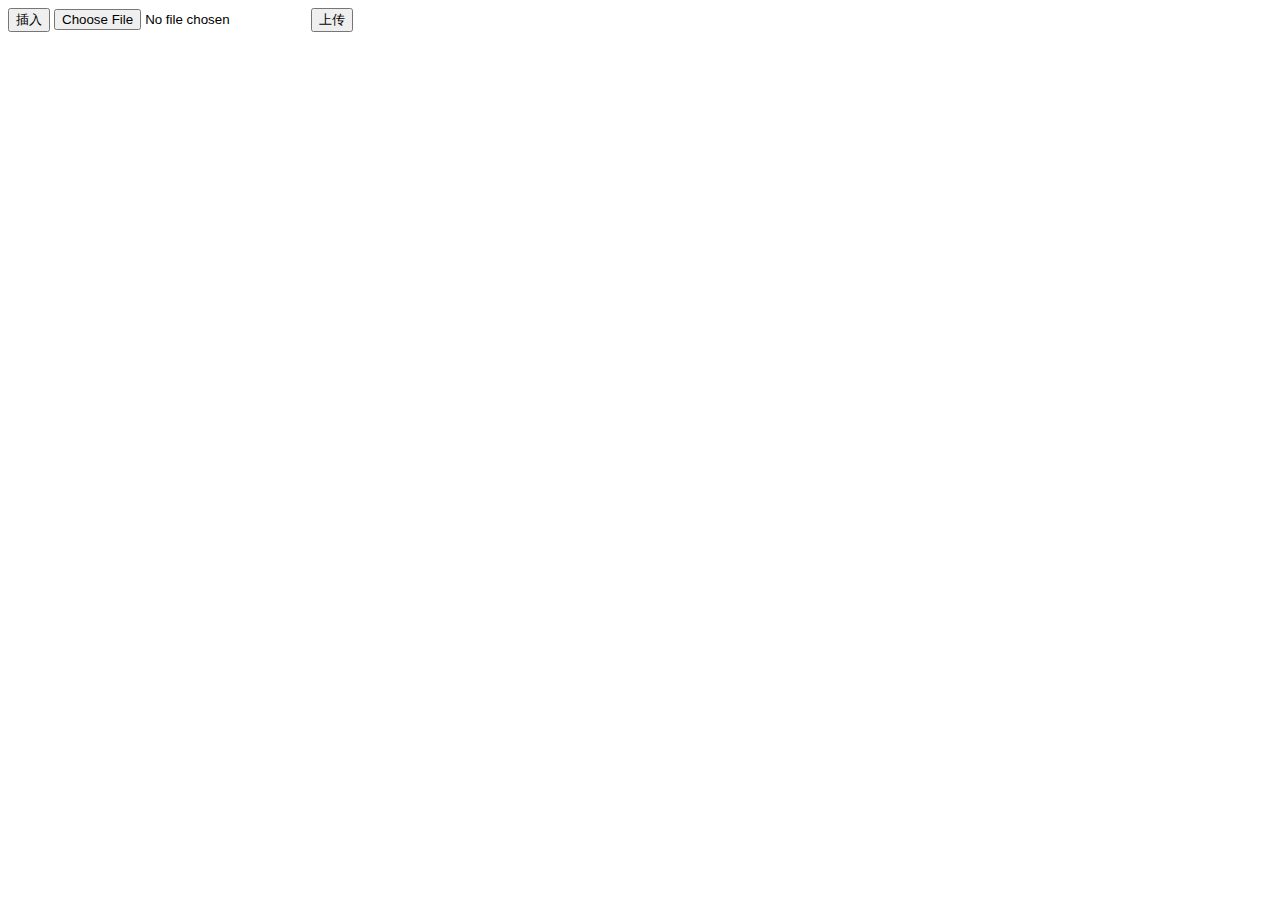
==== index.html @ 3e5e6596 "py" ====
<!doctype html>
<html lang="en">
<head>
    <meta charset="UTF-8">
    <meta name="viewport"
          content="width=device-width, user-scalable=no, initial-scale=1.0, maximum-scale=1.0, minimum-scale=1.0">
    <meta http-equiv="X-UA-Compatible" content="ie=edge">
    <title>Document</title>
</head>
<body>
<button onclick="insert()">插入</button>
<input type="file" id="file"/>

<button onclick="upload()">上传</button>
<script>
    function pageTitle(){
         fetch(`${baseUrl}upload`, {
            method: 'POST', // or 'PUT'
            // headers: {
            //     "Content-Type": "multipart/form-data",
            // },
            body: formta,
        }).then(response => response.json())
            .then(data => {
                console.log('Success:', data);
            })
            .catch((error) => {
                console.error('Error:', error);
            });
    }
    // upload()
    function upload() {
        const a = document.querySelector('#file')
        // console.log(a, a.files)
        var formdata = new FormData();
        var fileinfo = document.querySelector('[type="file"]').files[0];
        formdata.append('avatar', fileinfo) // 将文件信息添加到FormData对象中
        console.log(formdata, 'shuju')
        for (var v of formdata) {

            console.log(v)
        }

        fetch(`${baseUrl}upload`, {
            method: 'POST', // or 'PUT'
            // headers: {
            //     "Content-Type": "multipart/form-data",
            // },
            body: formdata,
        }).then(response => response.json())
            .then(data => {
                console.log('Success:', data);
            })
            .catch((error) => {
                console.error('Error:', error);
            });
    }

    const data = {_id: '62c1a21c12205b8ed233522d'};
    const baseUrl = "http://127.0.0.1:3000/";
    fetch(`${baseUrl}search`, {
        method: 'POST', // or 'PUT'
        headers: {
            'Content-Type': 'application/json',
        },
        body: JSON.stringify(data),
    }).then(response => response.json())
        .then(data => {
            console.log('Success:', data);
        })
        .catch((error) => {
            console.error('Error:', error);
        });


    const insertData = {
        // "_id": "62c265a89942497ba48569cb",
        "pageName": "测试模块2",
        "pageType": "component2",
        "menuPath": "/component/globalStyletest1",
        "menuWeight": "12"

    }
    list()

    function list() {
        fetch(`${baseUrl}components/list`, {
            method: 'GET', // or 'PUT'
            headers: {
                'Content-Type': 'application/json',
            },
            // body: JSON.stringify(insertData),
        }).then(response => response.json())
            .then(data => {
                console.log('Success:', data);
            })
            .catch((error) => {
                console.error('Error:', error);
            });
    }

    function insert() {
        fetch(`${baseUrl}components/insert`, {
            method: 'POST', // or 'PUT'
            headers: {
                'Content-Type': 'application/json',
            },
            body: JSON.stringify(insertData),
        }).then(response => response.json())
            .then(data => {
                console.log('Success:', data);
            })
            .catch((error) => {
                console.error('Error:', error);
            });
    }

    function getPage() {
        fetch(`${baseUrl}components/page/button`, {
            method: 'get', // or 'PUT'
            headers: {
                'Content-Type': 'application/json',
            },
            // body: JSON.stringify(insertData),
        }).then(response => response.json())
            .then(data => {
                console.log('Success:', data);
            })
            .catch((error) => {
                console.error('Error:', error);
            });
    }

    getPage()
</script>
</body>
</html>
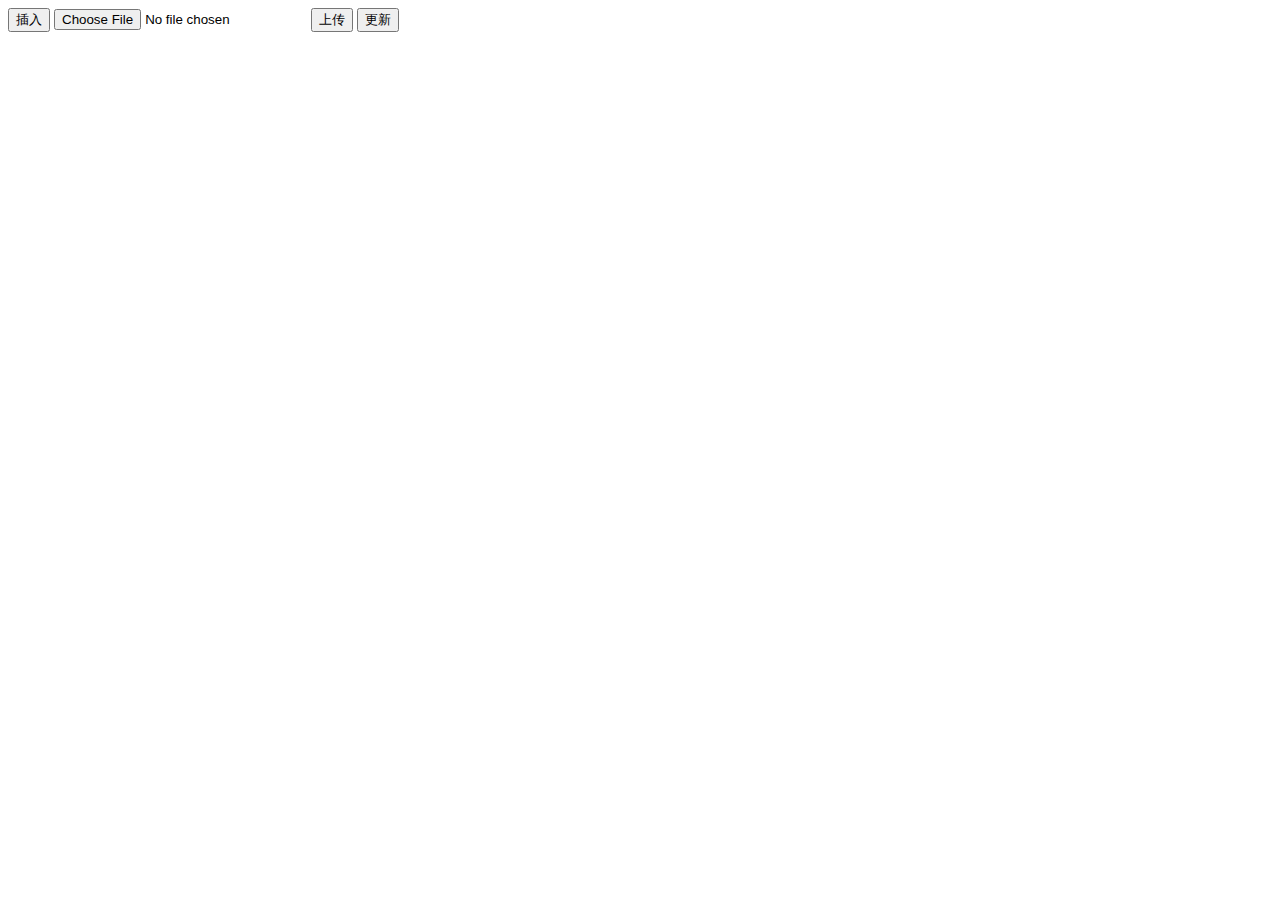
==== commit aede6a21: "clear-unnecessary" ====
--- a/index.html
+++ b/index.html
@@ -12,9 +12,64 @@
 <input type="file" id="file"/>
 
 <button onclick="upload()">上传</button>
+<button onclick="update()">更新</button>
 <script>
-    function pageTitle(){
-         fetch(`${baseUrl}upload`, {
+    const baseUrl = "http://127.0.0.1:3000/";
+     fetch(`${baseUrl}components/update`, {
+        method: 'POST', // or 'PUT'
+        // headers: {
+        //     "Content-Type": "multipart/form-data",
+        // },
+        body: JSON.stringify({
+            '_id': '62c69ac342adc1816c2c9732',
+            name: '1111123111', title: '12'
+        }),
+    }).then(response => response.json())
+        .then(data => {
+            console.log('Success:', data);
+        })
+        .catch((error) => {
+            console.error('Error:', error);
+        });
+
+    fetch(`${baseUrl}components/head/add`, {
+        method: 'POST', // or 'PUT'
+        // headers: {
+        //     "Content-Type": "multipart/form-data",
+        // },
+        body: JSON.stringify({
+            '_id': '62c5070d125e6cb72cf51d2e',
+            name: '1111123111', title: '12'
+        }),
+    }).then(response => response.json())
+        .then(data => {
+            console.log('Success:', data);
+        })
+        .catch((error) => {
+            console.error('Error:', error);
+        });
+    init_head()
+
+    function init_head() {
+        fetch(`${baseUrl}components/head`, {
+            method: 'POST', // or 'PUT'
+            // headers: {
+            //     "Content-Type": "multipart/form-data",
+            // },
+            body: JSON.stringify({
+                '_id': '62c50278b0066d009239f4fd'
+            }),
+        }).then(response => response.json())
+            .then(data => {
+                console.log('Success:', data);
+            })
+            .catch((error) => {
+                console.error('Error:', error);
+            });
+    }
+
+    function pageTitle() {
+        fetch(`${baseUrl}upload`, {
             method: 'POST', // or 'PUT'
             // headers: {
             //     "Content-Type": "multipart/form-data",
@@ -28,6 +83,7 @@
                 console.error('Error:', error);
             });
     }
+
     // upload()
     function upload() {
         const a = document.querySelector('#file')
@@ -57,7 +113,7 @@
     }
 
     const data = {_id: '62c1a21c12205b8ed233522d'};
-    const baseUrl = "http://127.0.0.1:3000/";
+
     fetch(`${baseUrl}search`, {
         method: 'POST', // or 'PUT'
         headers: {
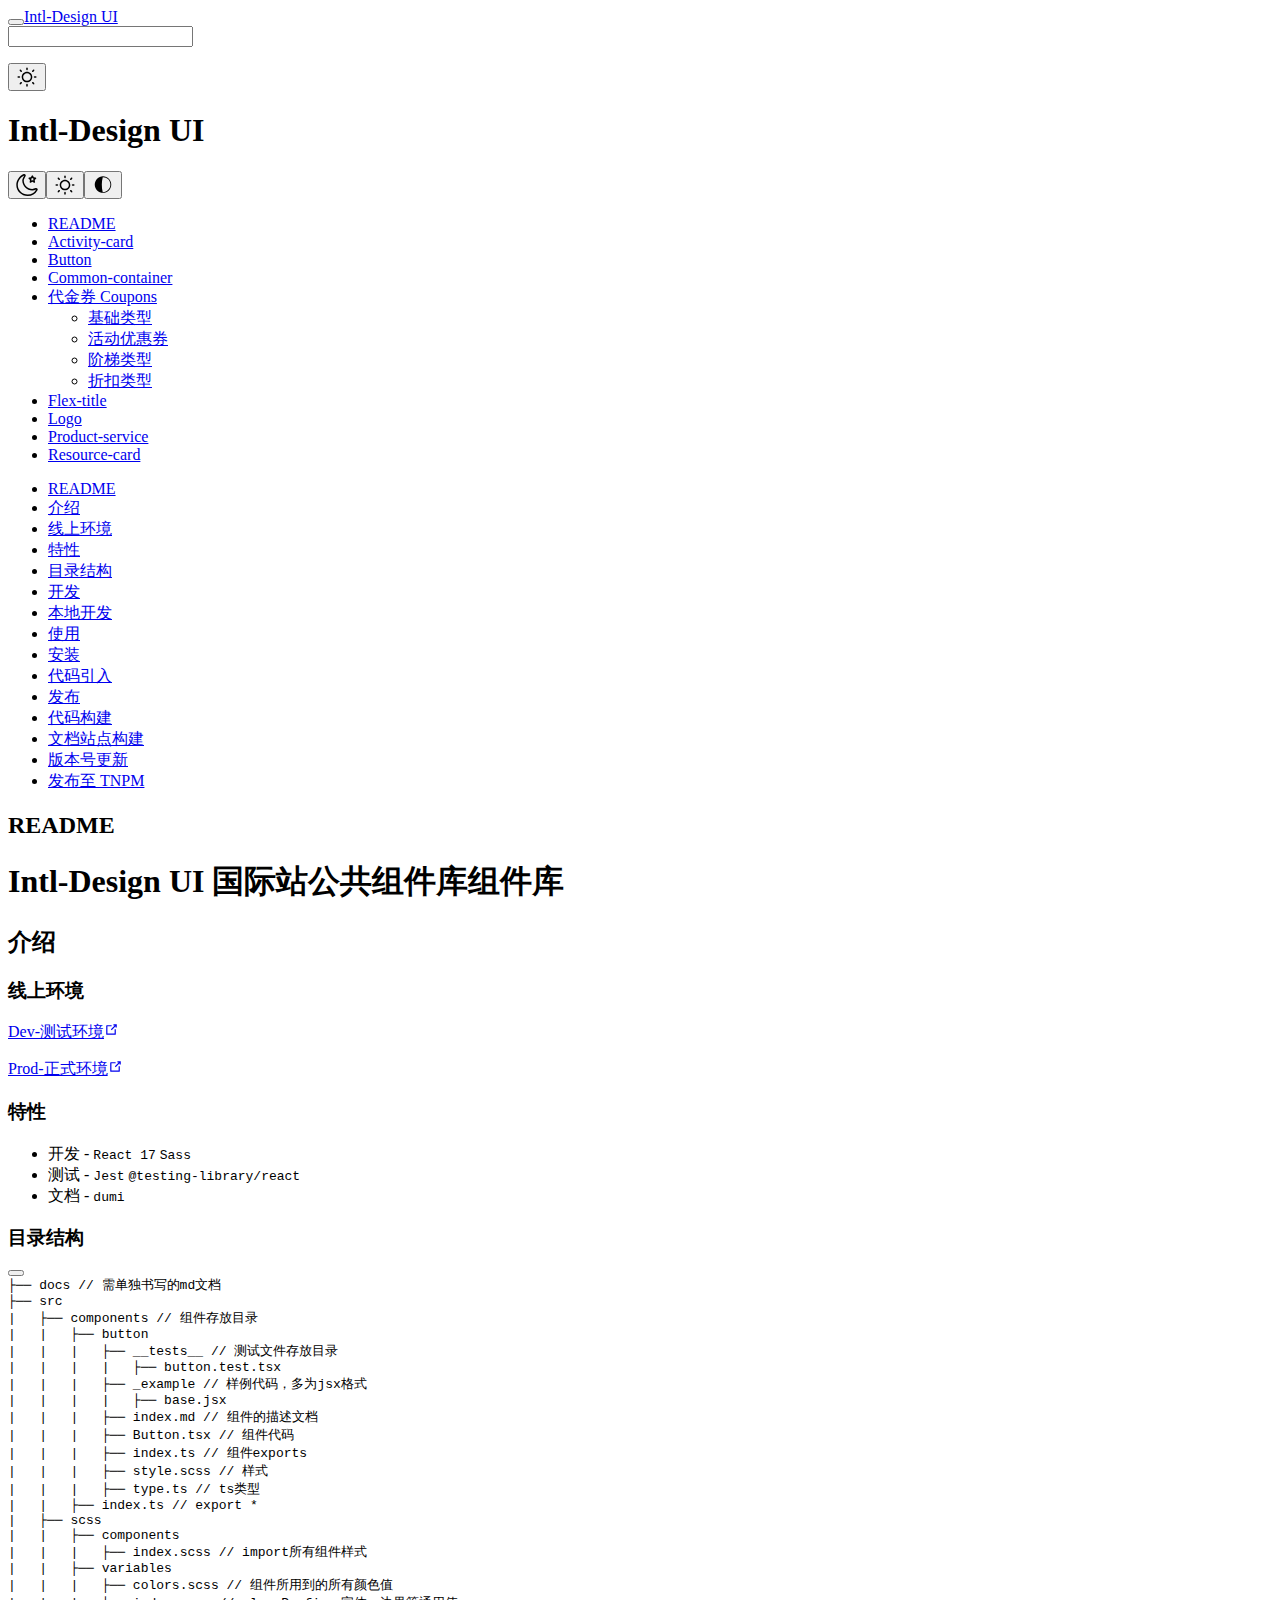
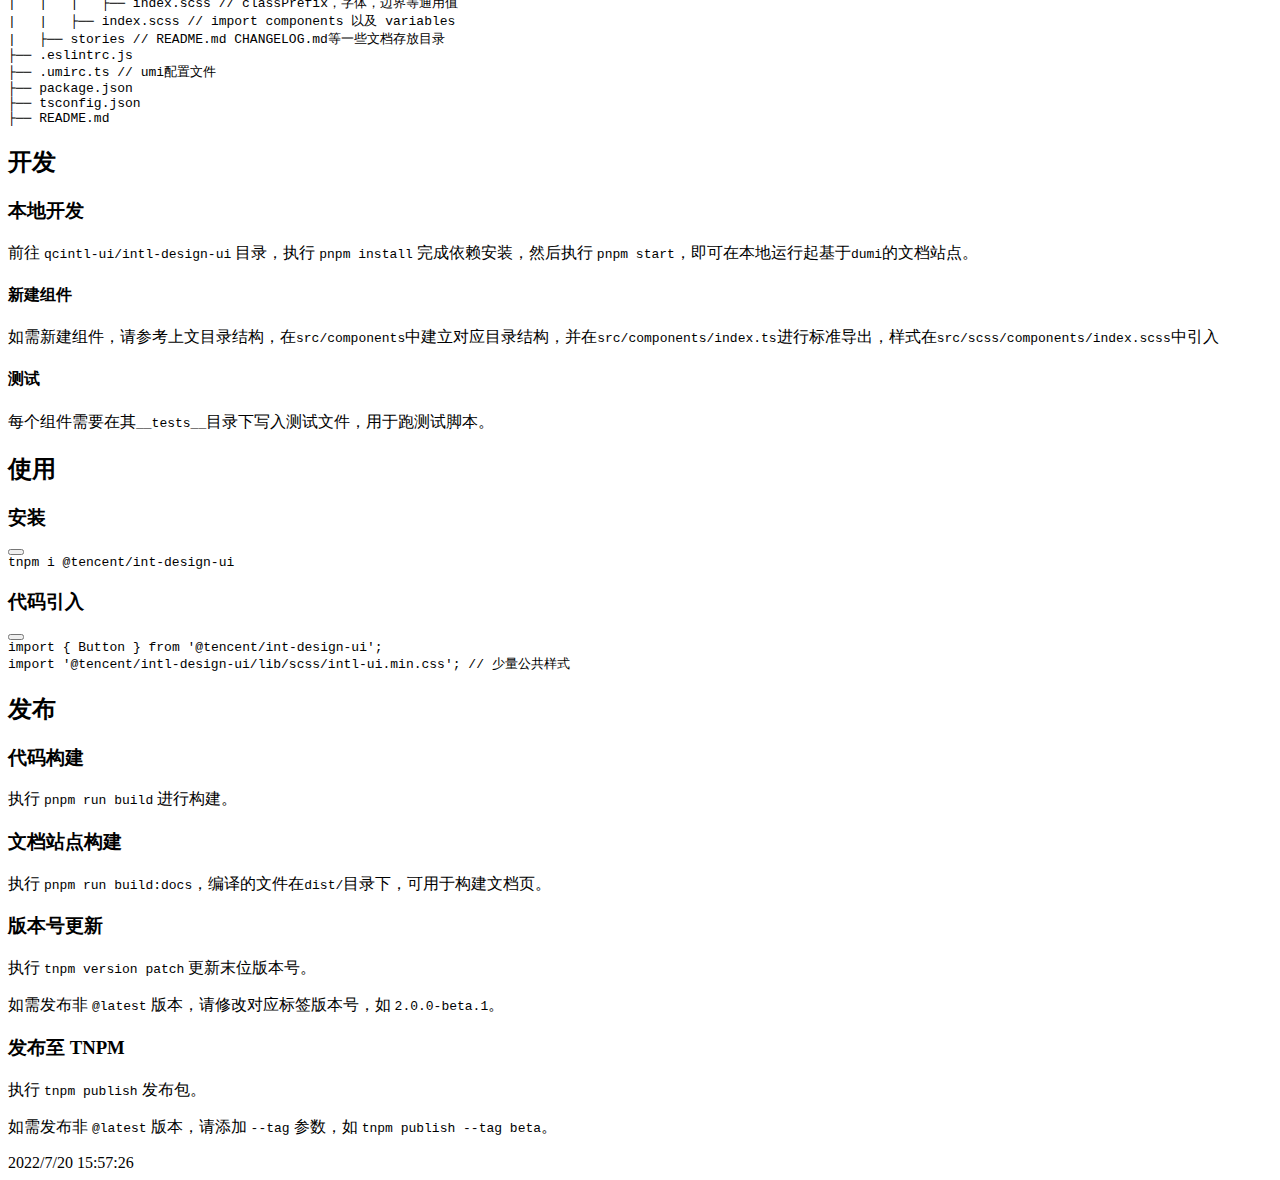
==== commit ab1f52c2: "spider-tool" ====
--- a/index.html
+++ b/index.html
@@ -1,193 +1,31 @@
-<!doctype html>
-<html lang="en">
-<head>
-    <meta charset="UTF-8">
-    <meta name="viewport"
-          content="width=device-width, user-scalable=no, initial-scale=1.0, maximum-scale=1.0, minimum-scale=1.0">
-    <meta http-equiv="X-UA-Compatible" content="ie=edge">
-    <title>Document</title>
-</head>
-<body>
-<button onclick="insert()">插入</button>
-<input type="file" id="file"/>
+<html data-prefers-color="light"><head>
+    <meta charset="utf-8">
+    <meta name="viewport" content="width=device-width, initial-scale=1, maximum-scale=1, minimum-scale=1, user-scalable=no">
+    <link rel="shortcut icon" type="image/x-icon" href="https://intl.cloud.tencent.com/favicon.ico?t=201902181234">
+    <link rel="stylesheet" href="http://intl-design-ui.woa.com/umi.css">
+    <script>
+      window.routerBase = "/";
+    </script>
+    <script>
+      //! umi version: 3.5.30
+    </script>
+    <script>
+      !(function () {
+        var e = localStorage.getItem("dumi:prefers-color"),
+          t = window.matchMedia("(prefers-color-scheme: dark)").matches,
+          r = ["light", "dark", "auto"];
+        document.documentElement.setAttribute(
+          "data-prefers-color",
+          e === r[2] ? (t ? r[1] : r[0]) : r.indexOf(e) > -1 ? e : r[0]
+        );
+      })();
+    </script>
+    <title>README - Intl-Design UI</title>
+  </head>
+  <body>
+    <div id="root"><div class="__dumi-default-layout" data-route="/" data-show-sidemenu="true" data-show-slugs="true" data-site-mode="false" data-gapless="false"><div class="__dumi-default-navbar" data-mode="doc"><button class="__dumi-default-navbar-toggle"></button><a class="__dumi-default-navbar-logo" href="/" style="background-image: url(&quot;https://cloudcache.intl.tencent-cloud.com/cms/backend-cms/SbZ6520_Group%2057.png&quot;);">Intl-Design UI</a><nav><div class="__dumi-default-search"><input class="__dumi-default-search-input" type="search" value=""><ul></ul></div><div class="__dumi-default-navbar-tool"><div class="__dumi-default-dark"><div class="__dumi-default-dark-switch "><button title="Light theme" class="__dumi-default-dark-sun __dumi-default-dark-switch-active"><svg viewBox="0 0 1024 1024" version="1.1" xmlns="http://www.w3.org/2000/svg" p-id="4026" width="22" height="22"><path d="M915.2 476.16h-43.968c-24.704 0-44.736 16-44.736 35.84s20.032 35.904 44.736 35.904H915.2c24.768 0 44.8-16.064 44.8-35.904s-20.032-35.84-44.8-35.84zM512 265.6c-136.704 0-246.464 109.824-246.464 246.4 0 136.704 109.76 246.464 246.464 246.464S758.4 648.704 758.4 512c0-136.576-109.696-246.4-246.4-246.4z m0 425.6c-99.008 0-179.2-80.128-179.2-179.2 0-98.944 80.192-179.2 179.2-179.2S691.2 413.056 691.2 512c0 99.072-80.192 179.2-179.2 179.2zM197.44 512c0-19.84-19.136-35.84-43.904-35.84H108.8c-24.768 0-44.8 16-44.8 35.84s20.032 35.904 44.8 35.904h44.736c24.768 0 43.904-16.064 43.904-35.904zM512 198.464c19.776 0 35.84-20.032 35.84-44.8v-44.8C547.84 84.032 531.84 64 512 64s-35.904 20.032-35.904 44.8v44.8c0 24.768 16.128 44.864 35.904 44.864z m0 627.136c-19.776 0-35.904 20.032-35.904 44.8v44.736C476.096 940.032 492.16 960 512 960s35.84-20.032 35.84-44.8v-44.736c0-24.768-16.064-44.864-35.84-44.864z m329.92-592.832c17.472-17.536 20.288-43.072 6.4-57.024-14.016-14.016-39.488-11.2-57.024 6.336-4.736 4.864-26.496 26.496-31.36 31.36-17.472 17.472-20.288 43.008-6.336 57.024 13.952 14.016 39.488 11.2 57.024-6.336 4.8-4.864 26.496-26.56 31.296-31.36zM213.376 759.936c-4.864 4.8-26.56 26.624-31.36 31.36-17.472 17.472-20.288 42.944-6.4 56.96 14.016 13.952 39.552 11.2 57.024-6.336 4.8-4.736 26.56-26.496 31.36-31.36 17.472-17.472 20.288-43.008 6.336-56.96-14.016-13.952-39.552-11.072-56.96 6.336z m19.328-577.92c-17.536-17.536-43.008-20.352-57.024-6.336-14.08 14.016-11.136 39.488 6.336 57.024 4.864 4.864 26.496 26.56 31.36 31.424 17.536 17.408 43.008 20.288 56.96 6.336 14.016-14.016 11.264-39.488-6.336-57.024-4.736-4.864-26.496-26.56-31.296-31.424z m527.168 628.608c4.864 4.864 26.624 26.624 31.36 31.424 17.536 17.408 43.072 20.224 57.088 6.336 13.952-14.016 11.072-39.552-6.4-57.024-4.864-4.8-26.56-26.496-31.36-31.36-17.472-17.408-43.072-20.288-57.024-6.336-13.952 14.016-11.008 39.488 6.336 56.96z" p-id="4027"></path></svg></button></div></div></div></nav></div><div class="__dumi-default-menu" data-mode="doc"><div class="__dumi-default-menu-inner"><div class="__dumi-default-menu-header"><a class="__dumi-default-menu-logo" href="/" style="background-image: url(&quot;https://cloudcache.intl.tencent-cloud.com/cms/backend-cms/SbZ6520_Group%2057.png&quot;);"></a><h1>Intl-Design UI</h1><p></p></div><div class="__dumi-default-menu-mobile-area"><div class="__dumi-default-dark"><div class="__dumi-default-dark-switch "><button title="Dark theme" class="__dumi-default-dark-moon "><svg viewBox="0 0 1024 1024" version="1.1" xmlns="http://www.w3.org/2000/svg" p-id="3854" width="22" height="22"><path d="M991.816611 674.909091a69.166545 69.166545 0 0 0-51.665455-23.272727 70.795636 70.795636 0 0 0-27.438545 5.585454A415.674182 415.674182 0 0 1 754.993338 698.181818c-209.594182 0-393.472-184.785455-393.472-395.636363 0-52.363636 38.539636-119.621818 69.515637-173.614546 4.887273-8.610909 9.634909-16.756364 14.103272-24.901818A69.818182 69.818182 0 0 0 384.631156 0a70.842182 70.842182 0 0 0-27.438545 5.585455C161.678429 90.298182 14.362065 307.898182 14.362065 512c0 282.298182 238.824727 512 532.38691 512a522.286545 522.286545 0 0 0 453.957818-268.334545A69.818182 69.818182 0 0 0 991.816611 674.909091zM546.679156 954.181818c-248.785455 0-462.941091-192-462.941091-442.181818 0-186.647273 140.637091-372.829091 300.939637-442.181818-36.817455 65.629091-92.578909 151.970909-92.578909 232.727273 0 250.181818 214.109091 465.454545 462.917818 465.454545a488.331636 488.331636 0 0 0 185.181091-46.545455 453.003636 453.003636 0 0 1-393.565091 232.727273z m103.656728-669.323636l-14.266182 83.781818a34.909091 34.909091 0 0 0 50.362182 36.770909l74.775272-39.563636 74.752 39.563636a36.142545 36.142545 0 0 0 16.174546 3.956364 34.909091 34.909091 0 0 0 34.210909-40.727273l-14.289455-83.781818 60.509091-59.345455a35.025455 35.025455 0 0 0-19.223272-59.578182l-83.61891-12.101818-37.376-76.101818a34.56 34.56 0 0 0-62.254545 0l-37.376 76.101818-83.618909 12.101818a34.909091 34.909091 0 0 0-19.246546 59.578182z m70.423272-64.698182a34.280727 34.280727 0 0 0 26.135273-19.083636l14.312727-29.090909 14.336 29.090909a34.257455 34.257455 0 0 0 26.135273 19.083636l32.046546 4.887273-23.272728 22.574545a35.234909 35.234909 0 0 0-10.007272 30.952727l5.46909 32.116364-28.625454-15.127273a34.490182 34.490182 0 0 0-32.302546 0l-28.695272 15.127273 5.469091-32.116364a35.141818 35.141818 0 0 0-9.984-30.952727l-23.272728-22.574545z" p-id="3855"></path></svg></button><button title="Light theme" class="__dumi-default-dark-sun __dumi-default-dark-switch-active"><svg viewBox="0 0 1024 1024" version="1.1" xmlns="http://www.w3.org/2000/svg" p-id="4026" width="22" height="22"><path d="M915.2 476.16h-43.968c-24.704 0-44.736 16-44.736 35.84s20.032 35.904 44.736 35.904H915.2c24.768 0 44.8-16.064 44.8-35.904s-20.032-35.84-44.8-35.84zM512 265.6c-136.704 0-246.464 109.824-246.464 246.4 0 136.704 109.76 246.464 246.464 246.464S758.4 648.704 758.4 512c0-136.576-109.696-246.4-246.4-246.4z m0 425.6c-99.008 0-179.2-80.128-179.2-179.2 0-98.944 80.192-179.2 179.2-179.2S691.2 413.056 691.2 512c0 99.072-80.192 179.2-179.2 179.2zM197.44 512c0-19.84-19.136-35.84-43.904-35.84H108.8c-24.768 0-44.8 16-44.8 35.84s20.032 35.904 44.8 35.904h44.736c24.768 0 43.904-16.064 43.904-35.904zM512 198.464c19.776 0 35.84-20.032 35.84-44.8v-44.8C547.84 84.032 531.84 64 512 64s-35.904 20.032-35.904 44.8v44.8c0 24.768 16.128 44.864 35.904 44.864z m0 627.136c-19.776 0-35.904 20.032-35.904 44.8v44.736C476.096 940.032 492.16 960 512 960s35.84-20.032 35.84-44.8v-44.736c0-24.768-16.064-44.864-35.84-44.864z m329.92-592.832c17.472-17.536 20.288-43.072 6.4-57.024-14.016-14.016-39.488-11.2-57.024 6.336-4.736 4.864-26.496 26.496-31.36 31.36-17.472 17.472-20.288 43.008-6.336 57.024 13.952 14.016 39.488 11.2 57.024-6.336 4.8-4.864 26.496-26.56 31.296-31.36zM213.376 759.936c-4.864 4.8-26.56 26.624-31.36 31.36-17.472 17.472-20.288 42.944-6.4 56.96 14.016 13.952 39.552 11.2 57.024-6.336 4.8-4.736 26.56-26.496 31.36-31.36 17.472-17.472 20.288-43.008 6.336-56.96-14.016-13.952-39.552-11.072-56.96 6.336z m19.328-577.92c-17.536-17.536-43.008-20.352-57.024-6.336-14.08 14.016-11.136 39.488 6.336 57.024 4.864 4.864 26.496 26.56 31.36 31.424 17.536 17.408 43.008 20.288 56.96 6.336 14.016-14.016 11.264-39.488-6.336-57.024-4.736-4.864-26.496-26.56-31.296-31.424z m527.168 628.608c4.864 4.864 26.624 26.624 31.36 31.424 17.536 17.408 43.072 20.224 57.088 6.336 13.952-14.016 11.072-39.552-6.4-57.024-4.864-4.8-26.56-26.496-31.36-31.36-17.472-17.408-43.072-20.288-57.024-6.336-13.952 14.016-11.008 39.488 6.336 56.96z" p-id="4027"></path></svg></button><button title="Default to system" class="__dumi-default-dark-auto "><svg viewBox="0 0 1024 1024" version="1.1" xmlns="http://www.w3.org/2000/svg" p-id="11002" width="22" height="22"><path d="M127.658667 492.885333c0-51.882667 10.24-101.717333 30.378666-149.162666s47.786667-88.064 81.92-122.538667 75.093333-61.781333 122.538667-81.92 96.938667-30.378667 149.162667-30.378667 101.717333 10.24 149.162666 30.378667 88.405333 47.786667 122.88 81.92 61.781333 75.093333 81.92 122.538667 30.378667 96.938667 30.378667 149.162666-10.24 101.717333-30.378667 149.162667-47.786667 88.405333-81.92 122.88-75.093333 61.781333-122.88 81.92-97.28 30.378667-149.162666 30.378667-101.717333-10.24-149.162667-30.378667-88.064-47.786667-122.538667-81.92-61.781333-75.093333-81.92-122.88-30.378667-96.938667-30.378666-149.162667z m329.045333 0c0 130.048 13.994667 244.394667 41.984 343.381334h12.970667c46.762667 0 91.136-9.216 133.461333-27.306667s78.848-42.666667 109.568-73.386667 54.954667-67.242667 73.386667-109.568 27.306667-86.698667 27.306666-133.461333c0-46.421333-9.216-90.794667-27.306666-133.12s-42.666667-78.848-73.386667-109.568-67.242667-54.954667-109.568-73.386667-86.698667-27.306667-133.461333-27.306666h-11.605334c-28.672 123.562667-43.349333 237.909333-43.349333 343.722666z" p-id="11003"></path></svg></button></div></div></div><ul class="__dumi-default-menu-list"><li><a aria-current="page" class="active" href="/">README</a></li><li><a href="/activity-card">Activity-card</a></li><li><a href="/button">Button</a></li><li><a href="/common-container">Common-container</a></li><li><a href="/coupons">代金券 Coupons</a><ul><li><a href="/coupons/coupon-base"><span>基础类型</span></a></li><li><a href="/coupons/coupon-activity"><span>活动优惠券</span></a></li><li><a href="/coupons/coupon-ladder"><span>阶梯类型</span></a></li><li><a href="/coupons/coupon-off"><span>折扣类型</span></a></li></ul></li><li><a href="/flex-title">Flex-title</a></li><li><a href="/logo">Logo</a></li><li><a href="/product-service">Product-service</a></li><li><a href="/resource-card">Resource-card</a></li></ul></div></div><ul role="slug-list" class="__dumi-default-layout-toc"><li title="README" data-depth="2"><a href="/#readme" aria-current="page" class="active"><span>README</span></a></li><li title="介绍" data-depth="2"><a href="/#介绍"><span>介绍</span></a></li><li title="线上环境" data-depth="3"><a href="/#线上环境"><span>线上环境</span></a></li><li title="特性" data-depth="3"><a href="/#特性"><span>特性</span></a></li><li title="目录结构" data-depth="3"><a href="/#目录结构"><span>目录结构</span></a></li><li title="开发" data-depth="2"><a href="/#开发"><span>开发</span></a></li><li title="本地开发" data-depth="3"><a href="/#本地开发"><span>本地开发</span></a></li><li title="使用" data-depth="2"><a href="/#使用"><span>使用</span></a></li><li title="安装" data-depth="3"><a href="/#安装"><span>安装</span></a></li><li title="代码引入" data-depth="3"><a href="/#代码引入"><span>代码引入</span></a></li><li title="发布" data-depth="2"><a href="/#发布"><span>发布</span></a></li><li title="代码构建" data-depth="3"><a href="/#代码构建"><span>代码构建</span></a></li><li title="文档站点构建" data-depth="3"><a href="/#文档站点构建"><span>文档站点构建</span></a></li><li title="版本号更新" data-depth="3"><a href="/#版本号更新"><span>版本号更新</span></a></li><li title="发布至 TNPM" data-depth="3"><a href="/#发布至-tnpm"><span>发布至 TNPM</span></a></li></ul><div class="__dumi-default-layout-content"><div class="markdown"><h2 id="readme"><a aria-hidden="true" tabindex="-1" href="/#readme"><span class="icon icon-link"></span></a>README</h2></div><div class="markdown"><h1 id="intl-design-ui-国际站公共组件库组件库"><a aria-hidden="true" tabindex="-1" href="/#intl-design-ui-国际站公共组件库组件库"><span class="icon icon-link"></span></a>Intl-Design UI 国际站公共组件库组件库</h1><h2 id="介绍"><a aria-hidden="true" tabindex="-1" href="/#介绍"><span class="icon icon-link"></span></a>介绍</h2><h3 id="线上环境"><a aria-hidden="true" tabindex="-1" href="/#线上环境"><span class="icon icon-link"></span></a>线上环境</h3><p><a target="_blank" rel="noopener noreferrer" href="http://dev.intl-design-ui.woa.com/">Dev-测试环境<svg xmlns="http://www.w3.org/2000/svg" aria-hidden="true" x="0px" y="0px" viewBox="0 0 100 100" width="15" height="15" class="__dumi-default-external-link-icon"><path fill="currentColor" d="M18.8,85.1h56l0,0c2.2,0,4-1.8,4-4v-32h-8v28h-48v-48h28v-8h-32l0,0c-2.2,0-4,1.8-4,4v56C14.8,83.3,16.6,85.1,18.8,85.1z"></path><polygon fill="currentColor" points="45.7,48.7 51.3,54.3 77.2,28.5 77.2,37.2 85.2,37.2 85.2,14.9 62.8,14.9 62.8,22.9 71.5,22.9"></polygon></svg></a></p><p><a target="_blank" rel="noopener noreferrer" href="https://intl-design-ui.woa.com/">Prod-正式环境<svg xmlns="http://www.w3.org/2000/svg" aria-hidden="true" x="0px" y="0px" viewBox="0 0 100 100" width="15" height="15" class="__dumi-default-external-link-icon"><path fill="currentColor" d="M18.8,85.1h56l0,0c2.2,0,4-1.8,4-4v-32h-8v28h-48v-48h28v-8h-32l0,0c-2.2,0-4,1.8-4,4v56C14.8,83.3,16.6,85.1,18.8,85.1z"></path><polygon fill="currentColor" points="45.7,48.7 51.3,54.3 77.2,28.5 77.2,37.2 85.2,37.2 85.2,14.9 62.8,14.9 62.8,22.9 71.5,22.9"></polygon></svg></a></p><h3 id="特性"><a aria-hidden="true" tabindex="-1" href="/#特性"><span class="icon icon-link"></span></a>特性</h3><ul><li>开发 - <code>React 17</code> <code>Sass</code></li><li>测试 - <code>Jest</code> <code>@testing-library/react</code></li><li>文档 - <code>dumi</code></li></ul><h3 id="目录结构"><a aria-hidden="true" tabindex="-1" href="/#目录结构"><span class="icon icon-link"></span></a>目录结构</h3><div class="__dumi-default-code-block"><pre class="prism-code language-js"><button class="__dumi-default-icon __dumi-default-code-block-copy-btn" data-status="ready"></button><div class="token-line"><span class="token plain">├── docs </span><span class="token comment">// 需单独书写的md文档</span><span class="token plain"></span></div><div class="token-line"><span class="token plain">├── src</span></div><div class="token-line"><span class="token plain"></span><span class="token operator">|</span><span class="token plain">   ├── components </span><span class="token comment">// 组件存放目录</span><span class="token plain"></span></div><div class="token-line"><span class="token plain"></span><span class="token operator">|</span><span class="token plain">   </span><span class="token operator">|</span><span class="token plain">   ├── button</span></div><div class="token-line"><span class="token plain"></span><span class="token operator">|</span><span class="token plain">   </span><span class="token operator">|</span><span class="token plain">   </span><span class="token operator">|</span><span class="token plain">   ├── __tests__ </span><span class="token comment">// 测试文件存放目录</span><span class="token plain"></span></div><div class="token-line"><span class="token plain"></span><span class="token operator">|</span><span class="token plain">   </span><span class="token operator">|</span><span class="token plain">   </span><span class="token operator">|</span><span class="token plain">   </span><span class="token operator">|</span><span class="token plain">   ├── button</span><span class="token punctuation">.</span><span class="token property-access">test</span><span class="token punctuation">.</span><span class="token property-access">tsx</span><span class="token plain"></span></div><div class="token-line"><span class="token plain"></span><span class="token operator">|</span><span class="token plain">   </span><span class="token operator">|</span><span class="token plain">   </span><span class="token operator">|</span><span class="token plain">   ├── _example </span><span class="token comment">// 样例代码，多为jsx格式</span><span class="token plain"></span></div><div class="token-line"><span class="token plain"></span><span class="token operator">|</span><span class="token plain">   </span><span class="token operator">|</span><span class="token plain">   </span><span class="token operator">|</span><span class="token plain">   </span><span class="token operator">|</span><span class="token plain">   ├── base</span><span class="token punctuation">.</span><span class="token property-access">jsx</span><span class="token plain"> </span></div><div class="token-line"><span class="token plain"></span><span class="token operator">|</span><span class="token plain">   </span><span class="token operator">|</span><span class="token plain">   </span><span class="token operator">|</span><span class="token plain">   ├── index</span><span class="token punctuation">.</span><span class="token property-access">md</span><span class="token plain"> </span><span class="token comment">// 组件的描述文档</span><span class="token plain"></span></div><div class="token-line"><span class="token plain"></span><span class="token operator">|</span><span class="token plain">   </span><span class="token operator">|</span><span class="token plain">   </span><span class="token operator">|</span><span class="token plain">   ├── </span><span class="token maybe-class-name">Button</span><span class="token punctuation">.</span><span class="token property-access">tsx</span><span class="token plain"> </span><span class="token comment">// 组件代码</span><span class="token plain"></span></div><div class="token-line"><span class="token plain"></span><span class="token operator">|</span><span class="token plain">   </span><span class="token operator">|</span><span class="token plain">   </span><span class="token operator">|</span><span class="token plain">   ├── index</span><span class="token punctuation">.</span><span class="token property-access">ts</span><span class="token plain"> </span><span class="token comment">// 组件exports  </span><span class="token plain"></span></div><div class="token-line"><span class="token plain"></span><span class="token operator">|</span><span class="token plain">   </span><span class="token operator">|</span><span class="token plain">   </span><span class="token operator">|</span><span class="token plain">   ├── style</span><span class="token punctuation">.</span><span class="token property-access">scss</span><span class="token plain"> </span><span class="token comment">// 样式</span><span class="token plain"></span></div><div class="token-line"><span class="token plain"></span><span class="token operator">|</span><span class="token plain">   </span><span class="token operator">|</span><span class="token plain">   </span><span class="token operator">|</span><span class="token plain">   ├── type</span><span class="token punctuation">.</span><span class="token property-access">ts</span><span class="token plain"> </span><span class="token comment">// ts类型</span><span class="token plain"></span></div><div class="token-line"><span class="token plain"></span><span class="token operator">|</span><span class="token plain">   </span><span class="token operator">|</span><span class="token plain">   ├── index</span><span class="token punctuation">.</span><span class="token property-access">ts</span><span class="token plain"> </span><span class="token comment">// export *</span><span class="token plain"></span></div><div class="token-line"><span class="token plain"></span><span class="token operator">|</span><span class="token plain">   ├── scss</span></div><div class="token-line"><span class="token plain"></span><span class="token operator">|</span><span class="token plain">   </span><span class="token operator">|</span><span class="token plain">   ├── components</span></div><div class="token-line"><span class="token plain"></span><span class="token operator">|</span><span class="token plain">   </span><span class="token operator">|</span><span class="token plain">   </span><span class="token operator">|</span><span class="token plain">   ├── index</span><span class="token punctuation">.</span><span class="token property-access">scss</span><span class="token plain"> </span><span class="token comment">// import所有组件样式</span><span class="token plain"></span></div><div class="token-line"><span class="token plain"></span><span class="token operator">|</span><span class="token plain">   </span><span class="token operator">|</span><span class="token plain">   ├── variables</span></div><div class="token-line"><span class="token plain"></span><span class="token operator">|</span><span class="token plain">   </span><span class="token operator">|</span><span class="token plain">   </span><span class="token operator">|</span><span class="token plain">   ├── colors</span><span class="token punctuation">.</span><span class="token property-access">scss</span><span class="token plain"> </span><span class="token comment">// 组件所用到的所有颜色值</span><span class="token plain"></span></div><div class="token-line"><span class="token plain"></span><span class="token operator">|</span><span class="token plain">   </span><span class="token operator">|</span><span class="token plain">   </span><span class="token operator">|</span><span class="token plain">   ├── index</span><span class="token punctuation">.</span><span class="token property-access">scss</span><span class="token plain"> </span><span class="token comment">// classPrefix，字体，边界等通用值</span><span class="token plain"></span></div><div class="token-line"><span class="token plain"></span><span class="token operator">|</span><span class="token plain">   </span><span class="token operator">|</span><span class="token plain">   ├── index</span><span class="token punctuation">.</span><span class="token property-access">scss</span><span class="token plain"> </span><span class="token comment">// import components 以及 variables</span><span class="token plain"></span></div><div class="token-line"><span class="token plain"></span><span class="token operator">|</span><span class="token plain">   ├── stories </span><span class="token comment">// README.md CHANGELOG.md等一些文档存放目录</span><span class="token plain"></span></div><div class="token-line"><span class="token plain">├── </span><span class="token punctuation">.</span><span class="token property-access">eslintrc</span><span class="token punctuation">.</span><span class="token property-access">js</span><span class="token plain"></span></div><div class="token-line"><span class="token plain">├── </span><span class="token punctuation">.</span><span class="token property-access">umirc</span><span class="token punctuation">.</span><span class="token property-access">ts</span><span class="token plain"> </span><span class="token comment">// umi配置文件</span><span class="token plain"></span></div><div class="token-line"><span class="token plain">├── </span><span class="token keyword">package</span><span class="token punctuation">.</span><span class="token property-access">json</span><span class="token plain"></span></div><div class="token-line"><span class="token plain">├── tsconfig</span><span class="token punctuation">.</span><span class="token property-access">json</span><span class="token plain"></span></div><div class="token-line"><span class="token plain">├── </span><span class="token constant">README</span><span class="token punctuation">.</span><span class="token property-access">md</span></div></pre></div><h2 id="开发"><a aria-hidden="true" tabindex="-1" href="/#开发"><span class="icon icon-link"></span></a>开发</h2><h3 id="本地开发"><a aria-hidden="true" tabindex="-1" href="/#本地开发"><span class="icon icon-link"></span></a>本地开发</h3><p>前往 <code>qcintl-ui/intl-design-ui</code> 目录，执行 <code>pnpm install</code> 完成依赖安装，然后执行 <code>pnpm start</code>，即可在本地运行起基于<code>dumi</code>的文档站点。</p><h4 id="新建组件"><a aria-hidden="true" tabindex="-1" href="/#新建组件"><span class="icon icon-link"></span></a>新建组件</h4><p>如需新建组件，请参考上文目录结构，在<code>src/components</code>中建立对应目录结构，并在<code>src/components/index.ts</code>进行标准导出，样式在<code>src/scss/components/index.scss</code>中引入</p><h4 id="测试"><a aria-hidden="true" tabindex="-1" href="/#测试"><span class="icon icon-link"></span></a>测试</h4><p>每个组件需要在其<code>__tests__</code>目录下写入测试文件，用于跑测试脚本。</p><h2 id="使用"><a aria-hidden="true" tabindex="-1" href="/#使用"><span class="icon icon-link"></span></a>使用</h2><h3 id="安装"><a aria-hidden="true" tabindex="-1" href="/#安装"><span class="icon icon-link"></span></a>安装</h3><div class="__dumi-default-code-block"><pre class="prism-code language-shell"><button class="__dumi-default-icon __dumi-default-code-block-copy-btn" data-status="ready"></button><div class="token-line"><span class="token plain">tnpm i @tencent/int-design-ui</span></div></pre></div><h3 id="代码引入"><a aria-hidden="true" tabindex="-1" href="/#代码引入"><span class="icon icon-link"></span></a>代码引入</h3><div class="__dumi-default-code-block"><pre class="prism-code language-js"><button class="__dumi-default-icon __dumi-default-code-block-copy-btn" data-status="ready"></button><div class="token-line"><span class="token keyword module">import</span><span class="token plain"> </span><span class="token imports punctuation">{</span><span class="token imports"> </span><span class="token imports maybe-class-name">Button</span><span class="token imports"> </span><span class="token imports punctuation">}</span><span class="token plain"> </span><span class="token keyword module">from</span><span class="token plain"> </span><span class="token string">'@tencent/int-design-ui'</span><span class="token punctuation">;</span><span class="token plain"></span></div><div class="token-line"><span class="token plain"></span><span class="token keyword module">import</span><span class="token plain"> </span><span class="token string">'@tencent/intl-design-ui/lib/scss/intl-ui.min.css'</span><span class="token punctuation">;</span><span class="token plain"> </span><span class="token comment">// 少量公共样式</span></div></pre></div><h2 id="发布"><a aria-hidden="true" tabindex="-1" href="/#发布"><span class="icon icon-link"></span></a>发布</h2><h3 id="代码构建"><a aria-hidden="true" tabindex="-1" href="/#代码构建"><span class="icon icon-link"></span></a>代码构建</h3><p>执行 <code>pnpm run build</code> 进行构建。</p><h3 id="文档站点构建"><a aria-hidden="true" tabindex="-1" href="/#文档站点构建"><span class="icon icon-link"></span></a>文档站点构建</h3><p>执行 <code>pnpm run build:docs</code>，编译的文件在<code>dist/</code>目录下，可用于构建文档页。</p><h3 id="版本号更新"><a aria-hidden="true" tabindex="-1" href="/#版本号更新"><span class="icon icon-link"></span></a>版本号更新</h3><p>执行 <code>tnpm version patch</code> 更新末位版本号。</p><p>如需发布非 <code>@latest</code> 版本，请修改对应标签版本号，如 <code>2.0.0-beta.1</code>。</p><h3 id="发布至-tnpm"><a aria-hidden="true" tabindex="-1" href="/#发布至-tnpm"><span class="icon icon-link"></span></a>发布至 TNPM</h3><p>执行 <code>tnpm publish</code> 发布包。</p><p>如需发布非 <code>@latest</code> 版本，请添加 <code>--tag</code> 参数，如 <code>tnpm publish --tag beta</code>。</p></div><div class="__dumi-default-layout-footer-meta"><span data-updated-text="Last update: ">2022/7/20 15:57:26</span></div></div></div></div>
 
-<button onclick="upload()">上传</button>
-<button onclick="update()">更新</button>
-<script>
-    const baseUrl = "http://127.0.0.1:3000/";
-     fetch(`${baseUrl}components/update`, {
-        method: 'POST', // or 'PUT'
-        // headers: {
-        //     "Content-Type": "multipart/form-data",
-        // },
-        body: JSON.stringify({
-            '_id': '62c69ac342adc1816c2c9732',
-            name: '1111123111', title: '12'
-        }),
-    }).then(response => response.json())
-        .then(data => {
-            console.log('Success:', data);
-        })
-        .catch((error) => {
-            console.error('Error:', error);
-        });
+    <script src="http://intl-design-ui.woa.com/umi.js"></script>
+  
 
-    fetch(`${baseUrl}components/head/add`, {
-        method: 'POST', // or 'PUT'
-        // headers: {
-        //     "Content-Type": "multipart/form-data",
-        // },
-        body: JSON.stringify({
-            '_id': '62c5070d125e6cb72cf51d2e',
-            name: '1111123111', title: '12'
-        }),
-    }).then(response => response.json())
-        .then(data => {
-            console.log('Success:', data);
-        })
-        .catch((error) => {
-            console.error('Error:', error);
-        });
-    init_head()
-
-    function init_head() {
-        fetch(`${baseUrl}components/head`, {
-            method: 'POST', // or 'PUT'
-            // headers: {
-            //     "Content-Type": "multipart/form-data",
-            // },
-            body: JSON.stringify({
-                '_id': '62c50278b0066d009239f4fd'
-            }),
-        }).then(response => response.json())
-            .then(data => {
-                console.log('Success:', data);
-            })
-            .catch((error) => {
-                console.error('Error:', error);
-            });
-    }
-
-    function pageTitle() {
-        fetch(`${baseUrl}upload`, {
-            method: 'POST', // or 'PUT'
-            // headers: {
-            //     "Content-Type": "multipart/form-data",
-            // },
-            body: formta,
-        }).then(response => response.json())
-            .then(data => {
-                console.log('Success:', data);
-            })
-            .catch((error) => {
-                console.error('Error:', error);
-            });
-    }
-
-    // upload()
-    function upload() {
-        const a = document.querySelector('#file')
-        // console.log(a, a.files)
-        var formdata = new FormData();
-        var fileinfo = document.querySelector('[type="file"]').files[0];
-        formdata.append('avatar', fileinfo) // 将文件信息添加到FormData对象中
-        console.log(formdata, 'shuju')
-        for (var v of formdata) {
-
-            console.log(v)
-        }
-
-        fetch(`${baseUrl}upload`, {
-            method: 'POST', // or 'PUT'
-            // headers: {
-            //     "Content-Type": "multipart/form-data",
-            // },
-            body: formdata,
-        }).then(response => response.json())
-            .then(data => {
-                console.log('Success:', data);
-            })
-            .catch((error) => {
-                console.error('Error:', error);
-            });
-    }
-
-    const data = {_id: '62c1a21c12205b8ed233522d'};
-
-    fetch(`${baseUrl}search`, {
-        method: 'POST', // or 'PUT'
-        headers: {
-            'Content-Type': 'application/json',
-        },
-        body: JSON.stringify(data),
-    }).then(response => response.json())
-        .then(data => {
-            console.log('Success:', data);
-        })
-        .catch((error) => {
-            console.error('Error:', error);
-        });
-
-
-    const insertData = {
-        // "_id": "62c265a89942497ba48569cb",
-        "pageName": "测试模块2",
-        "pageType": "component2",
-        "menuPath": "/component/globalStyletest1",
-        "menuWeight": "12"
-
-    }
-    list()
-
-    function list() {
-        fetch(`${baseUrl}components/list`, {
-            method: 'GET', // or 'PUT'
-            headers: {
-                'Content-Type': 'application/json',
-            },
-            // body: JSON.stringify(insertData),
-        }).then(response => response.json())
-            .then(data => {
-                console.log('Success:', data);
-            })
-            .catch((error) => {
-                console.error('Error:', error);
-            });
-    }
-
-    function insert() {
-        fetch(`${baseUrl}components/insert`, {
-            method: 'POST', // or 'PUT'
-            headers: {
-                'Content-Type': 'application/json',
-            },
-            body: JSON.stringify(insertData),
-        }).then(response => response.json())
-            .then(data => {
-                console.log('Success:', data);
-            })
-            .catch((error) => {
-                console.error('Error:', error);
-            });
-    }
-
-    function getPage() {
-        fetch(`${baseUrl}components/page/button`, {
-            method: 'get', // or 'PUT'
-            headers: {
-                'Content-Type': 'application/json',
-            },
-            // body: JSON.stringify(insertData),
-        }).then(response => response.json())
-            .then(data => {
-                console.log('Success:', data);
-            })
-            .catch((error) => {
-                console.error('Error:', error);
-            });
-    }
-
-    getPage()
-</script>
-</body>
-</html>+</body></html>